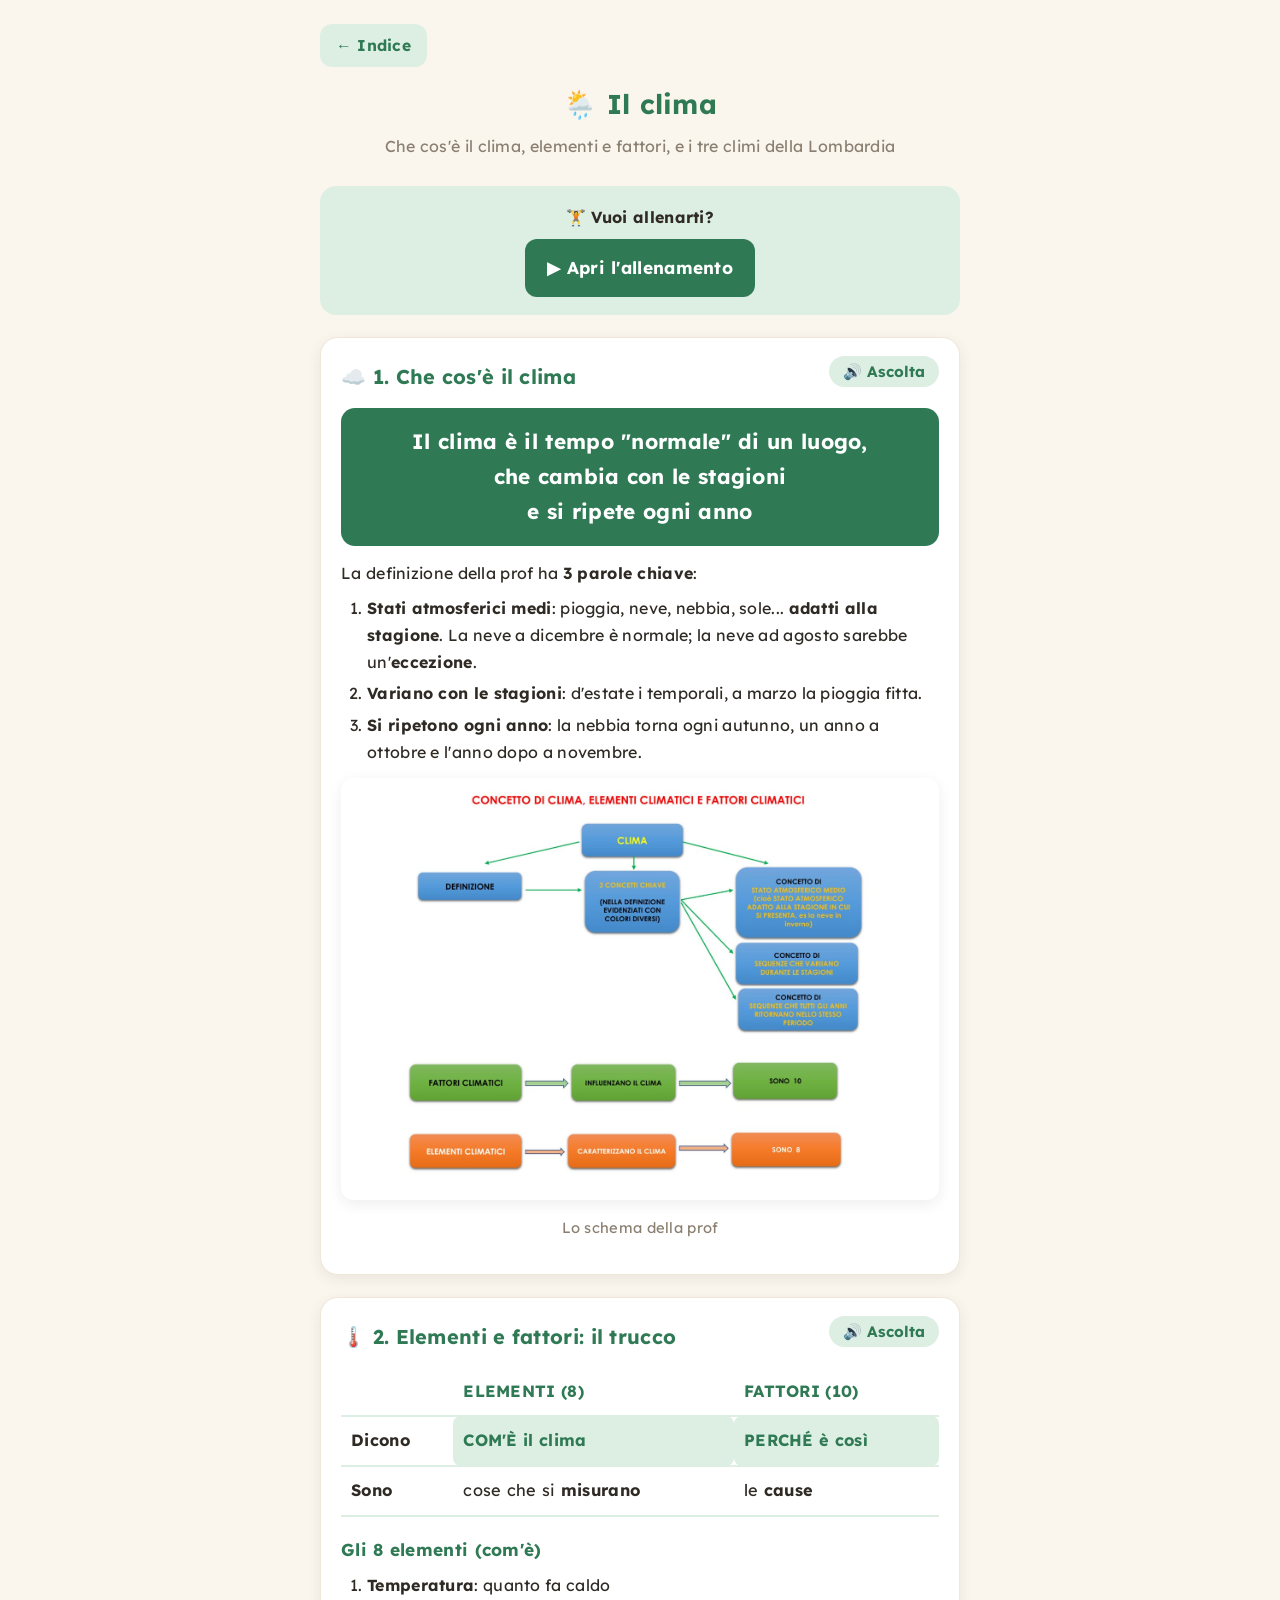
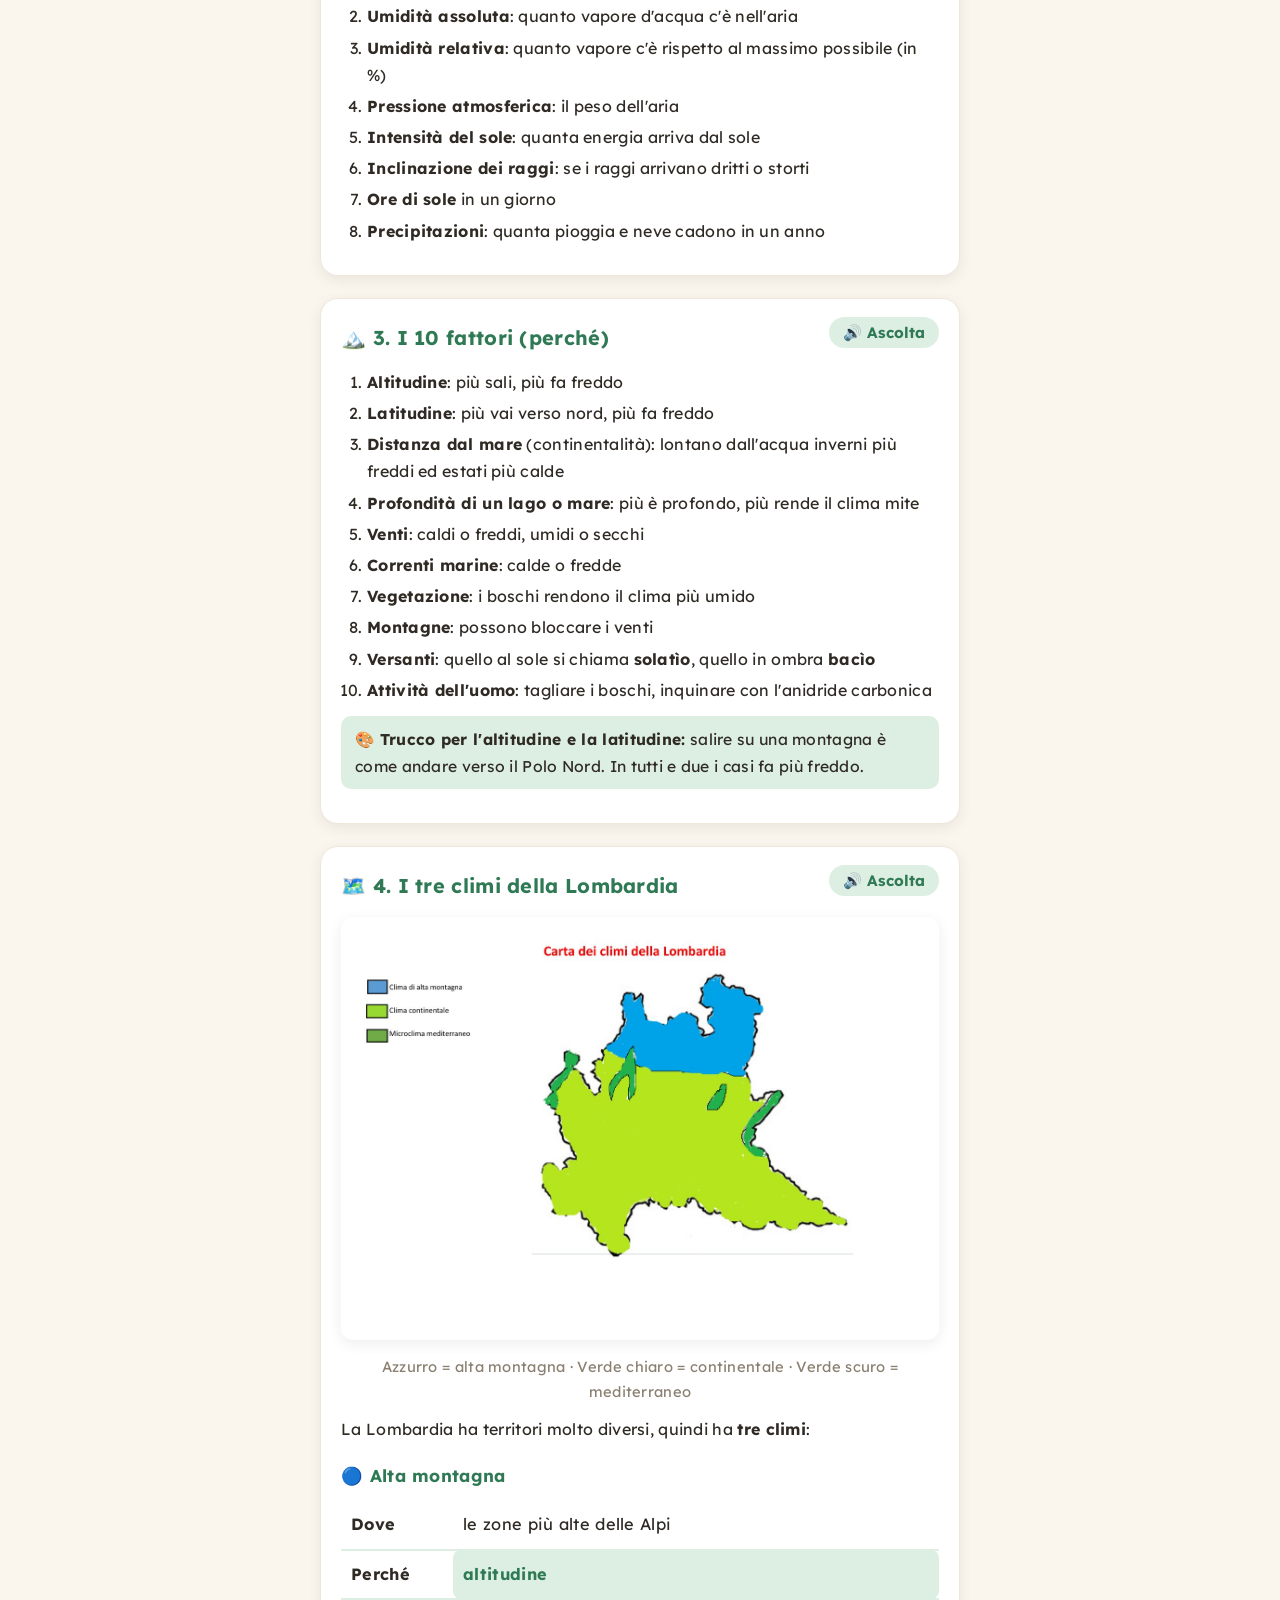
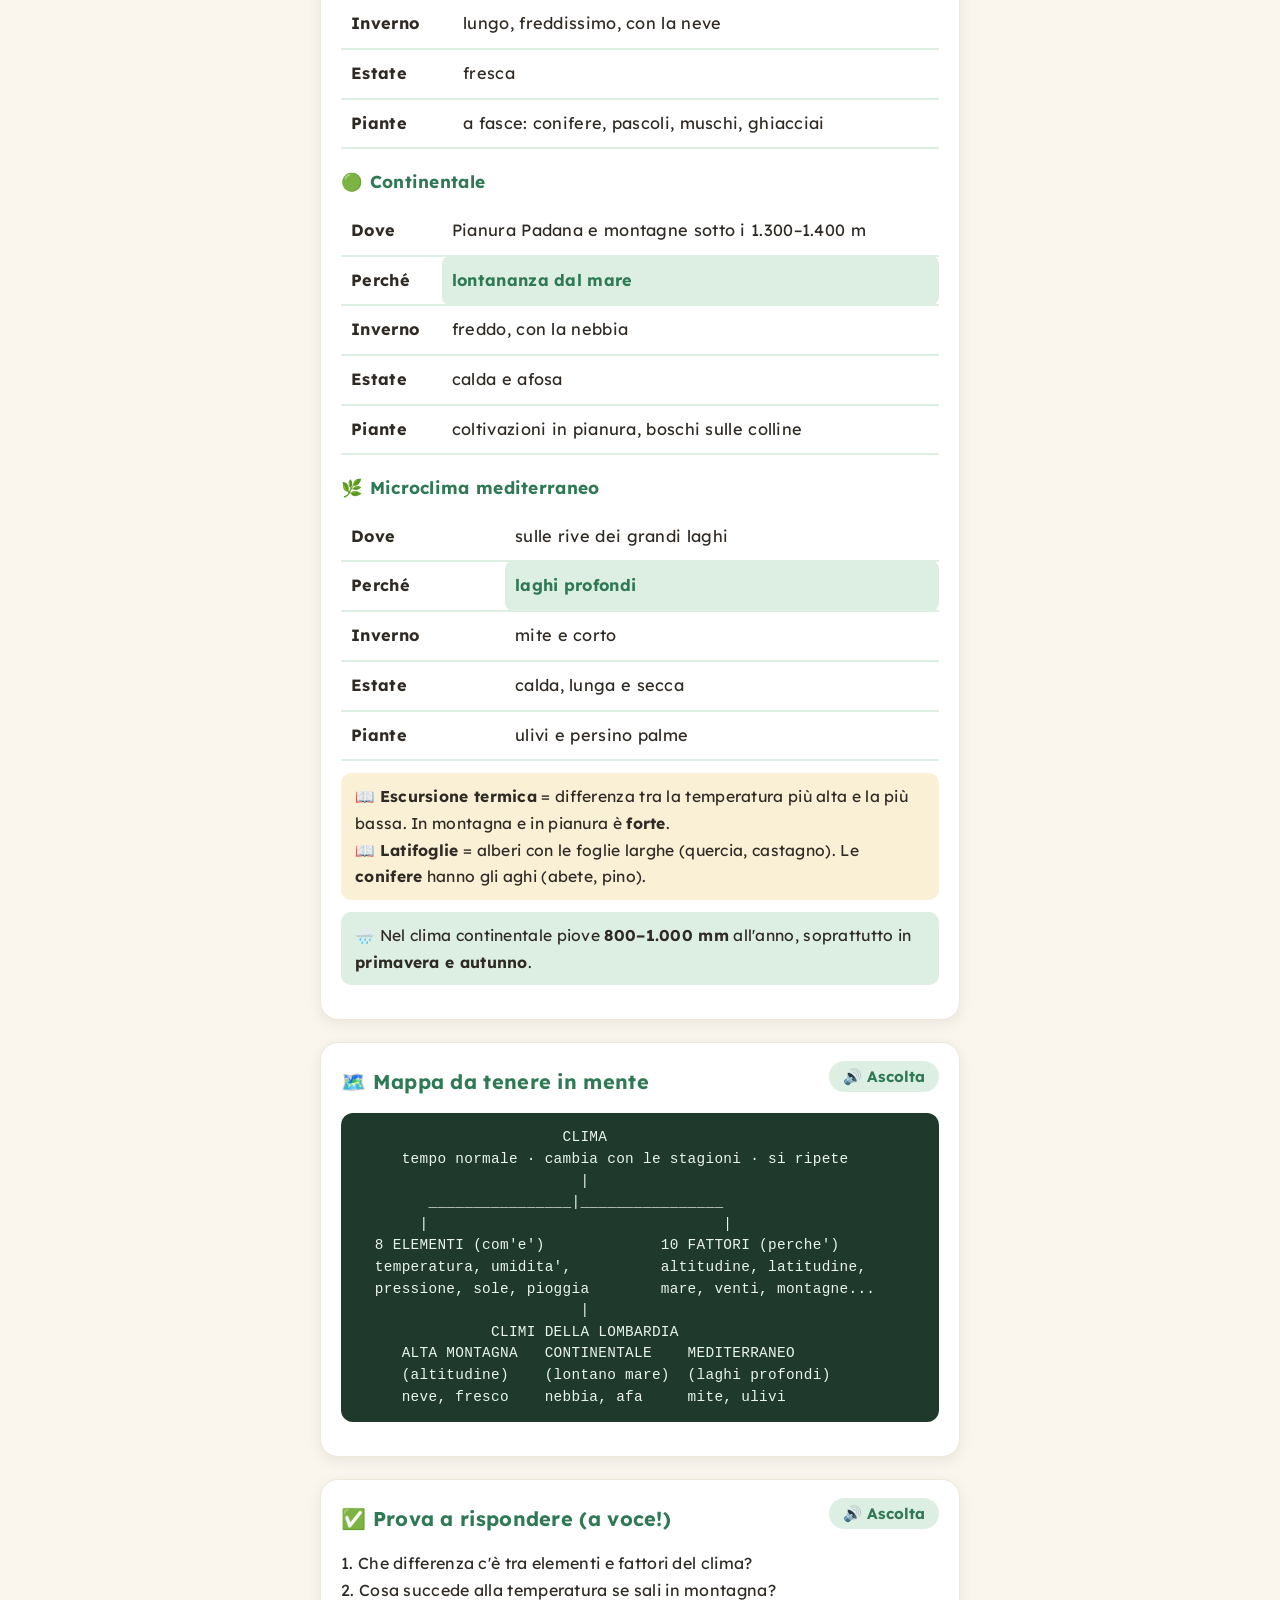
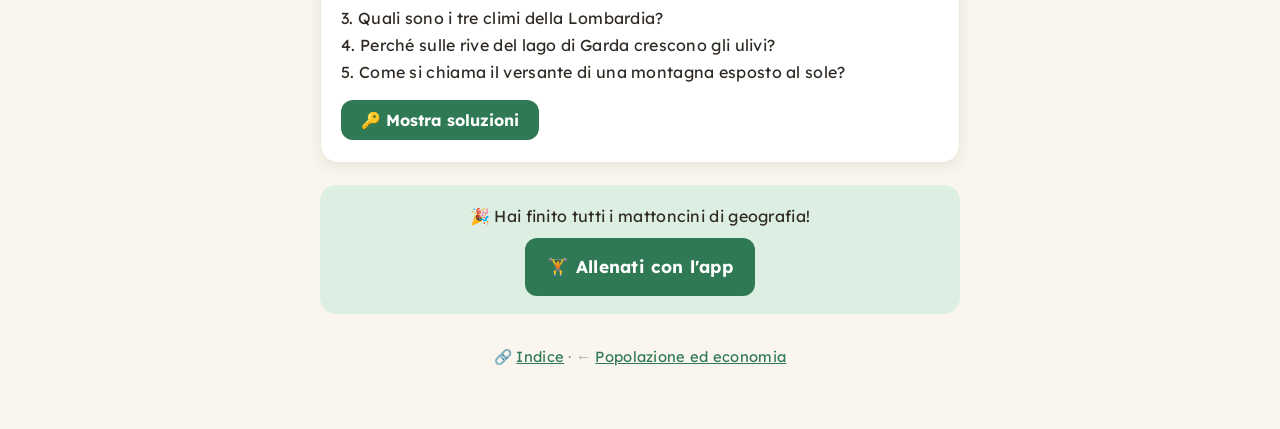
==== clima.html @ 4c2436dd "Geografia di Irene: 4 mattoncini (territorio, storia, popolazione ed economia, clima) Fatti sui PDF " ====
<!DOCTYPE html>
<html lang="it">
<head>
<meta charset="UTF-8">
<meta name="viewport" content="width=device-width, initial-scale=1.0">
<title>Geografia - Il clima</title>
<link rel="manifest" href="manifest.json">
<script src="alert.js"></script>
<meta name="theme-color" content="#FAF6EE">
<meta name="apple-mobile-web-app-capable" content="yes">
<meta name="apple-mobile-web-app-title" content="Geografia di Irene">
<link rel="apple-touch-icon" href="icon-180.png">
<link rel="preconnect" href="https://fonts.googleapis.com">
<link rel="preconnect" href="https://fonts.gstatic.com" crossorigin>
<link href="https://fonts.googleapis.com/css2?family=Lexend:wght@400;500;600;700&display=swap" rel="stylesheet">
<link rel="stylesheet" href="style.css">
</head>
<body>
<div class="wrap">
  <a class="backbtn" href="index.html">← Indice</a>
  <h1>🌦️ Il clima</h1>
  <p class="sub">Che cos'è il clima, elementi e fattori, e i tre climi della Lombardia</p>

  <div class="allena">
    🏋️ <b>Vuoi allenarti?</b><br>
    <a href="clima-allenamento.html">▶ Apri l'allenamento</a>
  </div>

  <div class="card">
    <h2>☁️ 1. Che cos'è il clima</h2>
    <div class="formula">Il clima è il tempo "normale" di un luogo,<br>che cambia con le stagioni<br>e si ripete ogni anno</div>
    <p>La definizione della prof ha <b>3 parole chiave</b>:</p>
    <ol>
      <li><b>Stati atmosferici medi</b>: pioggia, neve, nebbia, sole... <b>adatti alla stagione</b>. La neve a dicembre è normale; la neve ad agosto sarebbe un'<b>eccezione</b>.</li>
      <li><b>Variano con le stagioni</b>: d'estate i temporali, a marzo la pioggia fitta.</li>
      <li><b>Si ripetono ogni anno</b>: la nebbia torna ogni autunno, un anno a ottobre e l'anno dopo a novembre.</li>
    </ol>
    <figure class="fig"><img src="img/clima-schema.jpg" alt="Schema della prof: clima, elementi e fattori" loading="lazy"><figcaption>Lo schema della prof</figcaption></figure>
  </div>

  <div class="card">
    <h2>🌡️ 2. Elementi e fattori: il trucco</h2>
    <table>
      <tr><th></th><th>ELEMENTI (8)</th><th>FATTORI (10)</th></tr>
      <tr><td><b>Dicono</b></td><td class="hl">COM'È il clima</td><td class="hl">PERCHÉ è così</td></tr>
      <tr><td><b>Sono</b></td><td>cose che si <b>misurano</b></td><td>le <b>cause</b></td></tr>
    </table>
    <h3>Gli 8 elementi (com'è)</h3>
    <ol>
      <li><b>Temperatura</b>: quanto fa caldo</li>
      <li><b>Umidità assoluta</b>: quanto vapore d'acqua c'è nell'aria</li>
      <li><b>Umidità relativa</b>: quanto vapore c'è rispetto al massimo possibile (in %)</li>
      <li><b>Pressione atmosferica</b>: il peso dell'aria</li>
      <li><b>Intensità del sole</b>: quanta energia arriva dal sole</li>
      <li><b>Inclinazione dei raggi</b>: se i raggi arrivano dritti o storti</li>
      <li><b>Ore di sole</b> in un giorno</li>
      <li><b>Precipitazioni</b>: quanta pioggia e neve cadono in un anno</li>
    </ol>
  </div>

  <div class="card">
    <h2>🏔️ 3. I 10 fattori (perché)</h2>
    <ol>
      <li><b>Altitudine</b>: più sali, più fa freddo</li>
      <li><b>Latitudine</b>: più vai verso nord, più fa freddo</li>
      <li><b>Distanza dal mare</b> (continentalità): lontano dall'acqua inverni più freddi ed estati più calde</li>
      <li><b>Profondità di un lago o mare</b>: più è profondo, più rende il clima mite</li>
      <li><b>Venti</b>: caldi o freddi, umidi o secchi</li>
      <li><b>Correnti marine</b>: calde o fredde</li>
      <li><b>Vegetazione</b>: i boschi rendono il clima più umido</li>
      <li><b>Montagne</b>: possono bloccare i venti</li>
      <li><b>Versanti</b>: quello al sole si chiama <b>solatìo</b>, quello in ombra <b>bacìo</b></li>
      <li><b>Attività dell'uomo</b>: tagliare i boschi, inquinare con l'anidride carbonica</li>
    </ol>
    <div class="tip">🎨 <b>Trucco per l'altitudine e la latitudine:</b> salire su una montagna è come andare verso il Polo Nord. In tutti e due i casi fa più freddo.</div>
  </div>

  <div class="card">
    <h2>🗺️ 4. I tre climi della Lombardia</h2>
    <figure class="fig"><img src="img/clima-carta.jpg" alt="Carta dei climi della Lombardia" loading="lazy"><figcaption>Azzurro = alta montagna · Verde chiaro = continentale · Verde scuro = mediterraneo</figcaption></figure>
    <p>La Lombardia ha territori molto diversi, quindi ha <b>tre climi</b>:</p>
    <h3>🔵 Alta montagna</h3>
    <table>
      <tr><td><b>Dove</b></td><td>le zone più alte delle Alpi</td></tr>
      <tr><td><b>Perché</b></td><td class="hl">altitudine</td></tr>
      <tr><td><b>Inverno</b></td><td>lungo, freddissimo, con la neve</td></tr>
      <tr><td><b>Estate</b></td><td>fresca</td></tr>
      <tr><td><b>Piante</b></td><td>a fasce: conifere, pascoli, muschi, ghiacciai</td></tr>
    </table>
    <h3>🟢 Continentale</h3>
    <table>
      <tr><td><b>Dove</b></td><td>Pianura Padana e montagne sotto i 1.300–1.400 m</td></tr>
      <tr><td><b>Perché</b></td><td class="hl">lontananza dal mare</td></tr>
      <tr><td><b>Inverno</b></td><td>freddo, con la nebbia</td></tr>
      <tr><td><b>Estate</b></td><td>calda e afosa</td></tr>
      <tr><td><b>Piante</b></td><td>coltivazioni in pianura, boschi sulle colline</td></tr>
    </table>
    <h3>🌿 Microclima mediterraneo</h3>
    <table>
      <tr><td><b>Dove</b></td><td>sulle rive dei grandi laghi</td></tr>
      <tr><td><b>Perché</b></td><td class="hl">laghi profondi</td></tr>
      <tr><td><b>Inverno</b></td><td>mite e corto</td></tr>
      <tr><td><b>Estate</b></td><td>calda, lunga e secca</td></tr>
      <tr><td><b>Piante</b></td><td>ulivi e persino palme</td></tr>
    </table>
    <div class="parola">📖 <b>Escursione termica</b> = differenza tra la temperatura più alta e la più bassa. In montagna e in pianura è <b>forte</b>.<br>📖 <b>Latifoglie</b> = alberi con le foglie larghe (quercia, castagno). Le <b>conifere</b> hanno gli aghi (abete, pino).</div>
    <div class="tip">🌧️ Nel clima continentale piove <b>800–1.000 mm</b> all'anno, soprattutto in <b>primavera e autunno</b>.</div>
  </div>

  <div class="card">
    <h2>🗺️ Mappa da tenere in mente</h2>
    <pre>                       CLIMA
     tempo normale · cambia con le stagioni · si ripete
                         |
        ________________|________________
       |                                 |
  8 ELEMENTI (com'e')             10 FATTORI (perche')
  temperatura, umidita',          altitudine, latitudine,
  pressione, sole, pioggia        mare, venti, montagne...
                         |
               CLIMI DELLA LOMBARDIA
     ALTA MONTAGNA   CONTINENTALE    MEDITERRANEO
     (altitudine)    (lontano mare)  (laghi profondi)
     neve, fresco    nebbia, afa     mite, ulivi</pre>
  </div>

  <div class="card">
    <h2>✅ Prova a rispondere (a voce!)</h2>
    <p>1. Che differenza c'è tra elementi e fattori del clima?<br>
       2. Cosa succede alla temperatura se sali in montagna?<br>
       3. Quali sono i tre climi della Lombardia?<br>
       4. Perché sulle rive del lago di Garda crescono gli ulivi?<br>
       5. Come si chiama il versante di una montagna esposto al sole?</p>
    <button class="solbtn" onclick="toggleSol('sol1', this)">🔑 Mostra soluzioni</button>
    <div class="sol" id="sol1">
      <div class="tip-green">1. gli <b>elementi</b> dicono com'è il clima, i <b>fattori</b> perché è così · 2. <b>diminuisce</b>, fa più freddo · 3. <b>alta montagna, continentale, microclima mediterraneo</b> · 4. perché il lago è <b>profondo</b> e rende il clima <b>mite</b> · 5. <b>solatìo</b></div>
    </div>
  </div>

  <div class="allena">
    🎉 Hai finito tutti i mattoncini di geografia!<br>
    <a href="clima-allenamento.html">🏋️ Allenati con l'app</a>
  </div>

  <footer>🔗 <a href="index.html">Indice</a> · ← <a href="economia.html">Popolazione ed economia</a></footer>
</div>
<script src="app.js"></script>
<script>
  if ('serviceWorker' in navigator) { navigator.serviceWorker.register('./service-worker.js'); }
</script>
</body>
</html>
---- style.css ----
/* ===== Geografia di Irene - foglio di stile condiviso (tema verde bosco) ===== */
:root{
  --bg:#FAF6EE;
  --card:#FFFFFF;
  --ink:#2F2A24;
  --accent:#2F7A55;       /* verde bosco */
  --accent-soft:#DDEFE3;
  --green:#3E8E5A; --green-soft:#E2F0E6;
  --red:#C2492F;   --red-soft:#F6E1DB;
  --blue:#3B6EA5;  --blue-soft:#E2ECF5;
  --giallo:#E0A82E; --giallo-soft:#FAF0D6;
  --ombra:rgba(43,43,43,0.08);
}
*{box-sizing:border-box;}
body{
  margin:0;
  font-family:"Lexend","Trebuchet MS",Verdana,sans-serif;
  background:var(--bg);
  color:var(--ink);
  line-height:1.7;
  letter-spacing:0.3px;
  padding:24px 14px 60px;
}
.wrap{max-width:640px;margin:0 auto;}

.backbtn{display:inline-block;background:var(--accent-soft);color:var(--accent);
  text-decoration:none;border-radius:12px;padding:8px 16px;font-size:0.98rem;font-weight:bold;margin-bottom:14px;}

h1{color:var(--accent);font-size:1.7rem;text-align:center;margin:0 0 6px;}
.sub{text-align:center;color:#8a7f70;margin:0 0 26px;font-size:1rem;}

.card{
  background:var(--card);border-radius:18px;padding:22px 20px;
  margin-bottom:22px;box-shadow:0 4px 14px var(--ombra);
  border:1px solid #efe7da;
}
.card h2{margin:0 0 14px;font-size:1.25rem;color:var(--accent);}
.card h3{margin:18px 0 8px;font-size:1.08rem;color:var(--accent);}
.card p{margin:8px 0;}

table{width:100%;border-collapse:collapse;margin:10px 0;}
td,th{padding:10px;text-align:left;border-bottom:2px solid var(--accent-soft);font-size:1.02rem;vertical-align:top;}
th{color:var(--accent);}
td.c,th.c{text-align:center;}
.hl{background:var(--accent-soft);border-radius:8px;font-weight:bold;color:var(--accent);}

/* riquadri colorati */
.tip{background:var(--accent-soft);border-radius:10px;padding:10px 14px;font-size:0.98rem;margin:12px 0;}
.tip-green{background:var(--green-soft);border-radius:10px;padding:10px 14px;font-size:0.98rem;margin:12px 0;color:#2f6b45;}
.warn{background:var(--red-soft);border-radius:10px;padding:10px 14px;font-size:0.98rem;margin:12px 0;color:#8f3320;}
.parola{background:var(--giallo-soft);border-radius:10px;padding:10px 14px;margin:12px 0;font-size:0.98rem;}

/* frase chiave in evidenza */
.formula{
  background:var(--accent);color:#fff;border-radius:14px;text-align:center;
  font-size:1.3rem;font-weight:bold;padding:16px;margin:14px 0;
}

pre{
  background:#1f3a2c;color:#eaf4ee;border-radius:12px;padding:14px 16px;
  overflow-x:auto;font-size:0.9rem;line-height:1.5;margin:12px 0;
}

ul,ol{margin:8px 0 8px 4px;padding-left:22px;}
li{margin:4px 0;}

/* esercizi + soluzioni a scomparsa */
.solbtn{
  display:inline-block;background:var(--accent);color:#fff;border:none;border-radius:12px;
  padding:10px 20px;font-size:1rem;font-weight:bold;cursor:pointer;font-family:inherit;margin-top:6px;
}
.sol{display:none;margin-top:12px;}
.sol.open{display:block;}

/* callout allenamento */
.allena{
  background:var(--accent-soft);border-radius:16px;padding:18px 20px;text-align:center;margin:8px 0 22px;
}
.allena a{
  display:inline-block;background:var(--accent);color:#fff;text-decoration:none;
  border-radius:12px;padding:14px 22px;font-size:1.08rem;font-weight:bold;margin-top:8px;
}

/* immagini e cartine */
.fig{margin:12px 0;text-align:center;}
.fig img{width:100%;height:auto;border-radius:12px;box-shadow:0 4px 14px var(--ombra);background:#fff;}
.fig figcaption{font-size:0.92rem;color:#8a7f70;margin-top:6px;}

/* tasto "Ascolta" (lettura a voce di un riquadro) */
.ascolta{float:right;margin:-4px 0 6px 10px;background:var(--accent-soft);color:var(--accent);border:none;
  border-radius:99px;padding:6px 14px;font-size:0.95rem;font-weight:bold;cursor:pointer;font-family:inherit;}
.ascolta.on{background:var(--accent);color:#fff;}

/* linea del tempo */
.tempo{border-left:4px solid var(--accent);margin:10px 0 10px 6px;padding-left:16px;}
.tempo .tappa{margin:0 0 20px;}
.tempo .quando{display:inline-block;background:var(--accent);color:#fff;border-radius:99px;padding:2px 12px;font-weight:bold;font-size:0.92rem;}
.tempo img{width:100%;border-radius:10px;margin-top:8px;box-shadow:0 3px 10px var(--ombra);}

footer{text-align:center;margin-top:30px;font-size:0.92rem;color:#9a9a9a;}
footer a{color:var(--accent);}
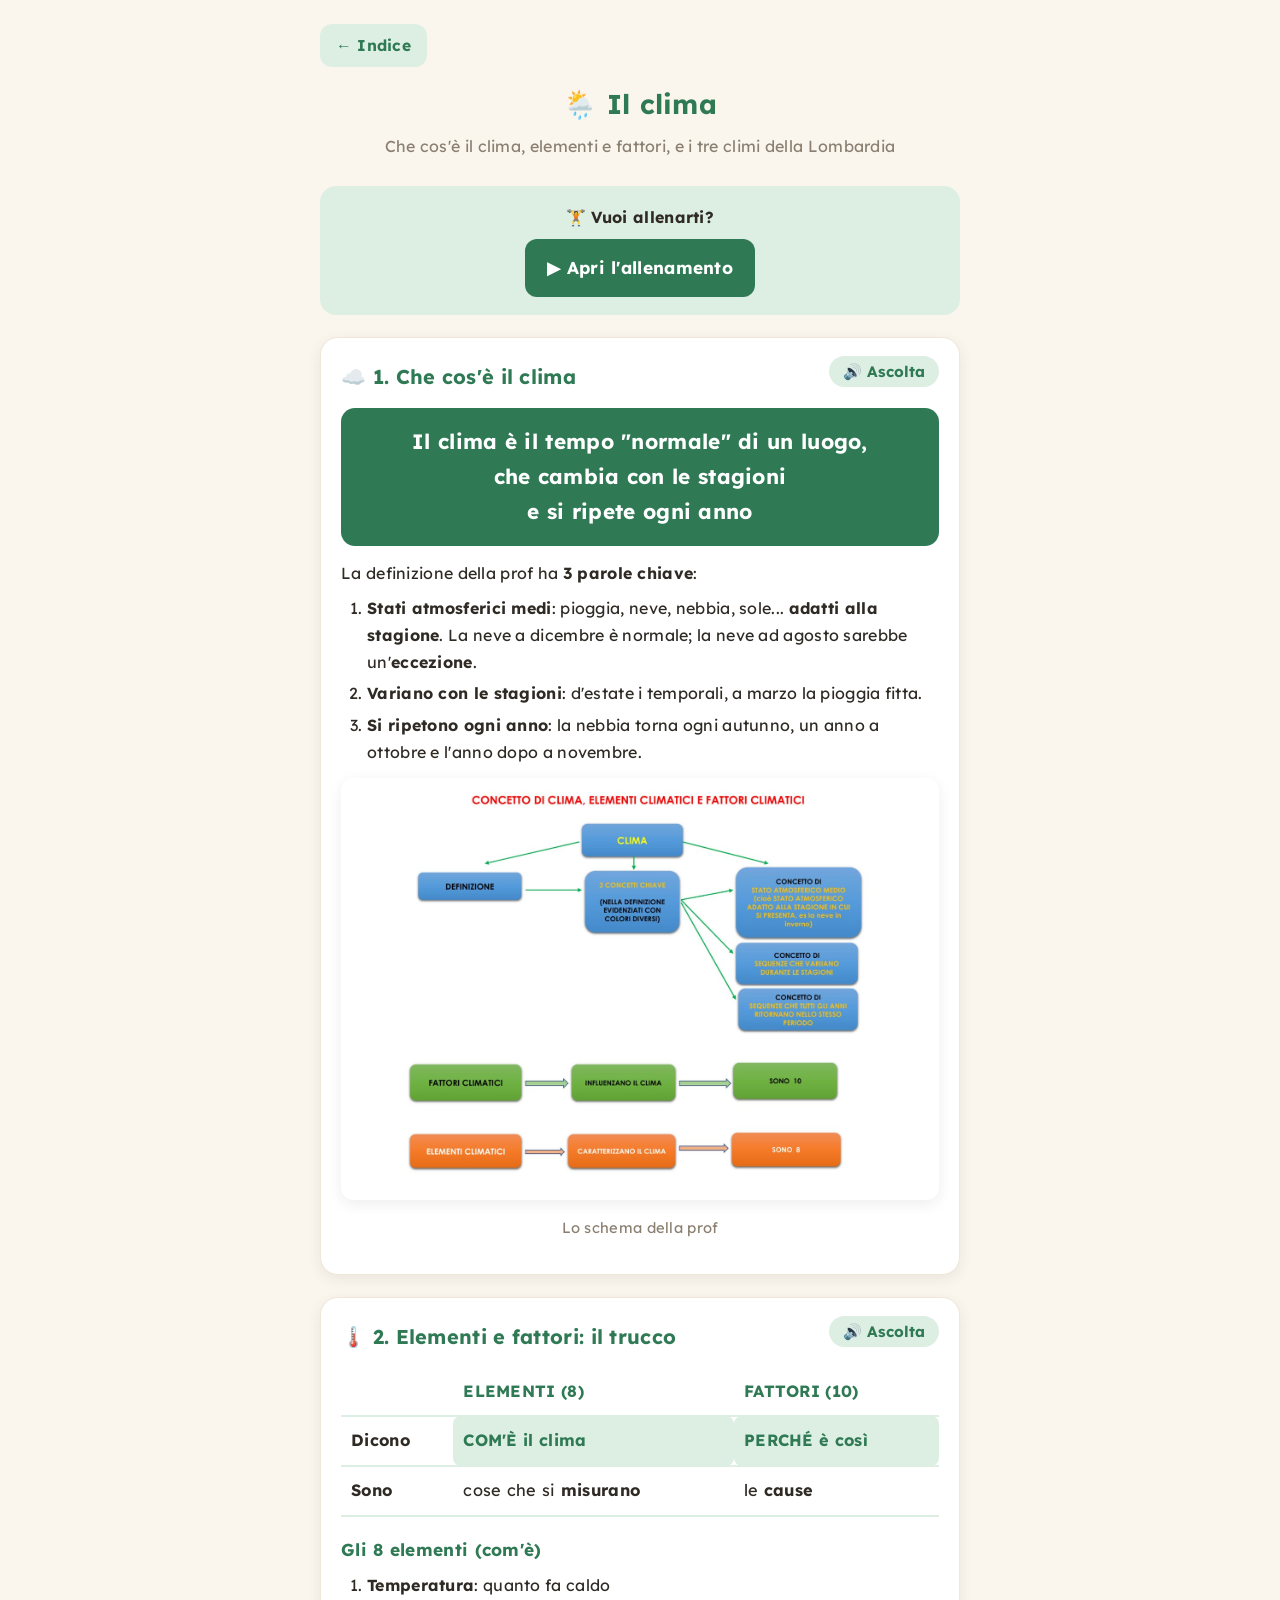
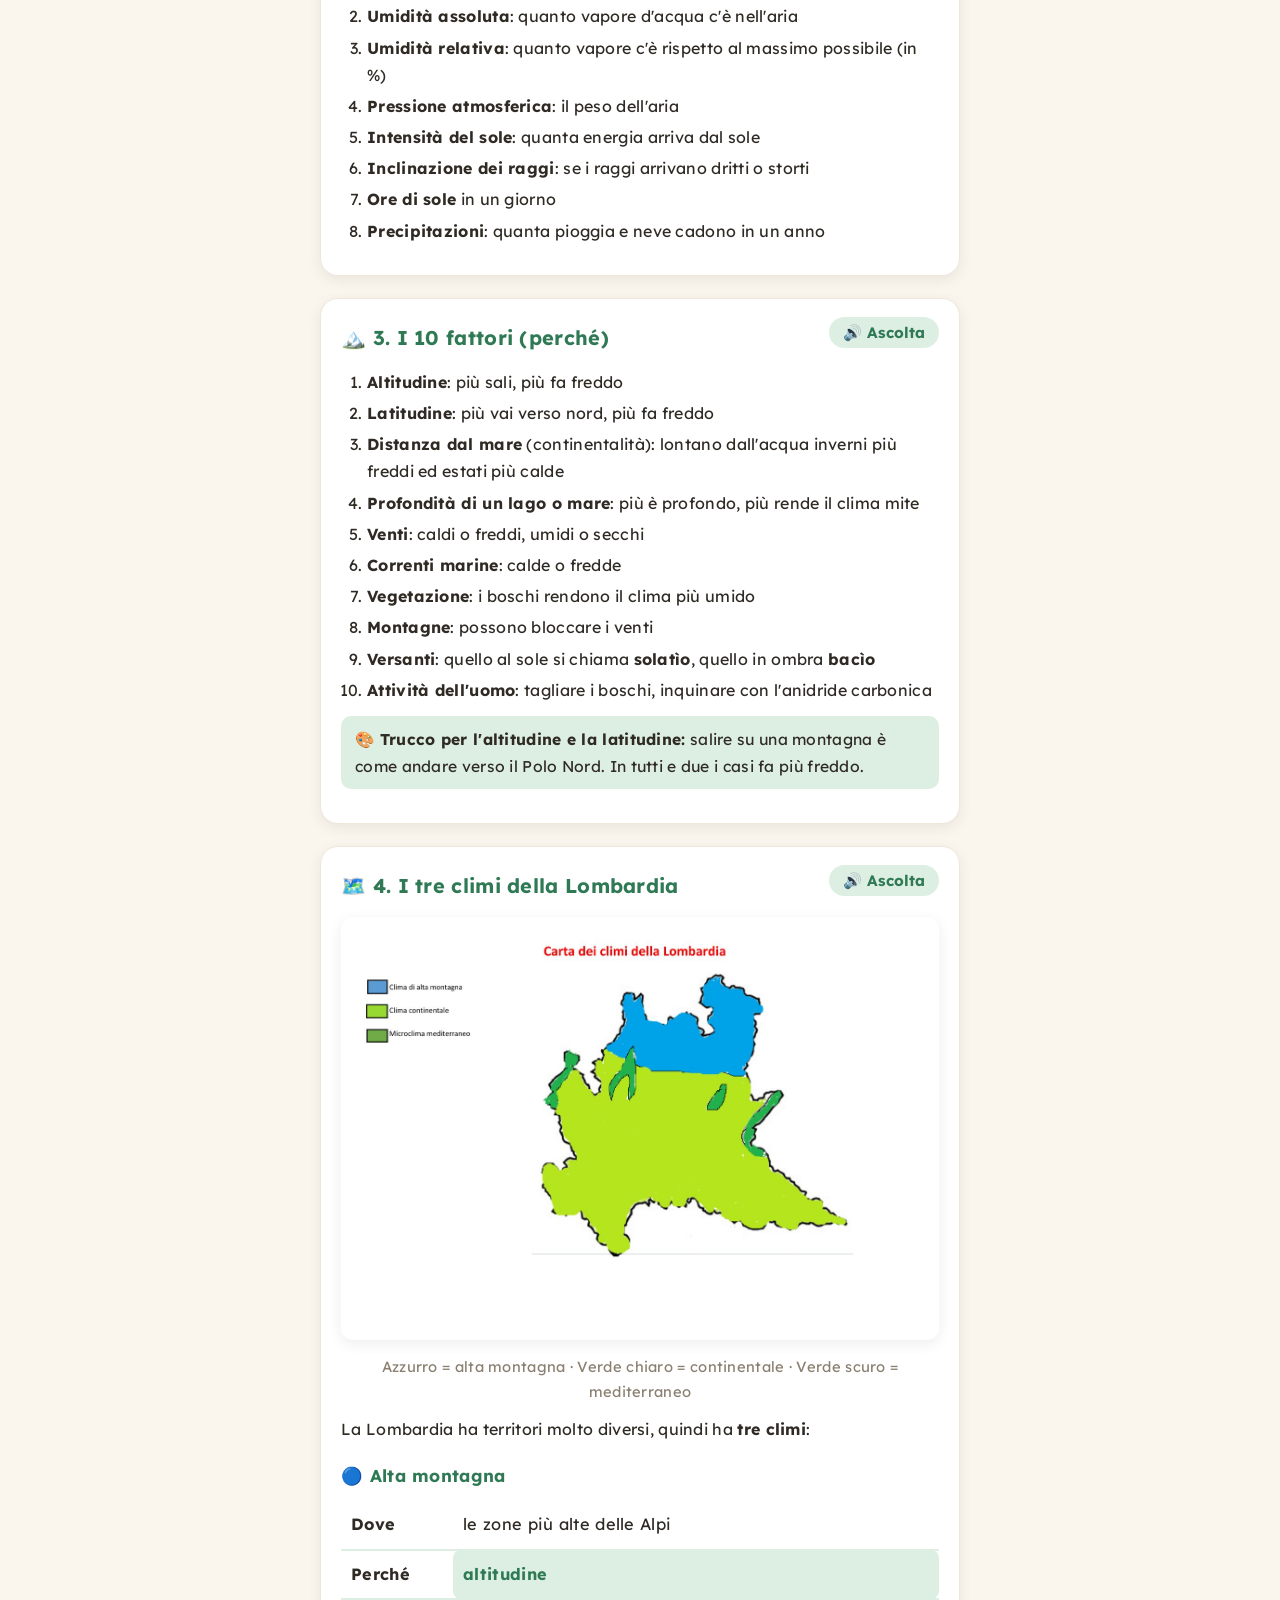
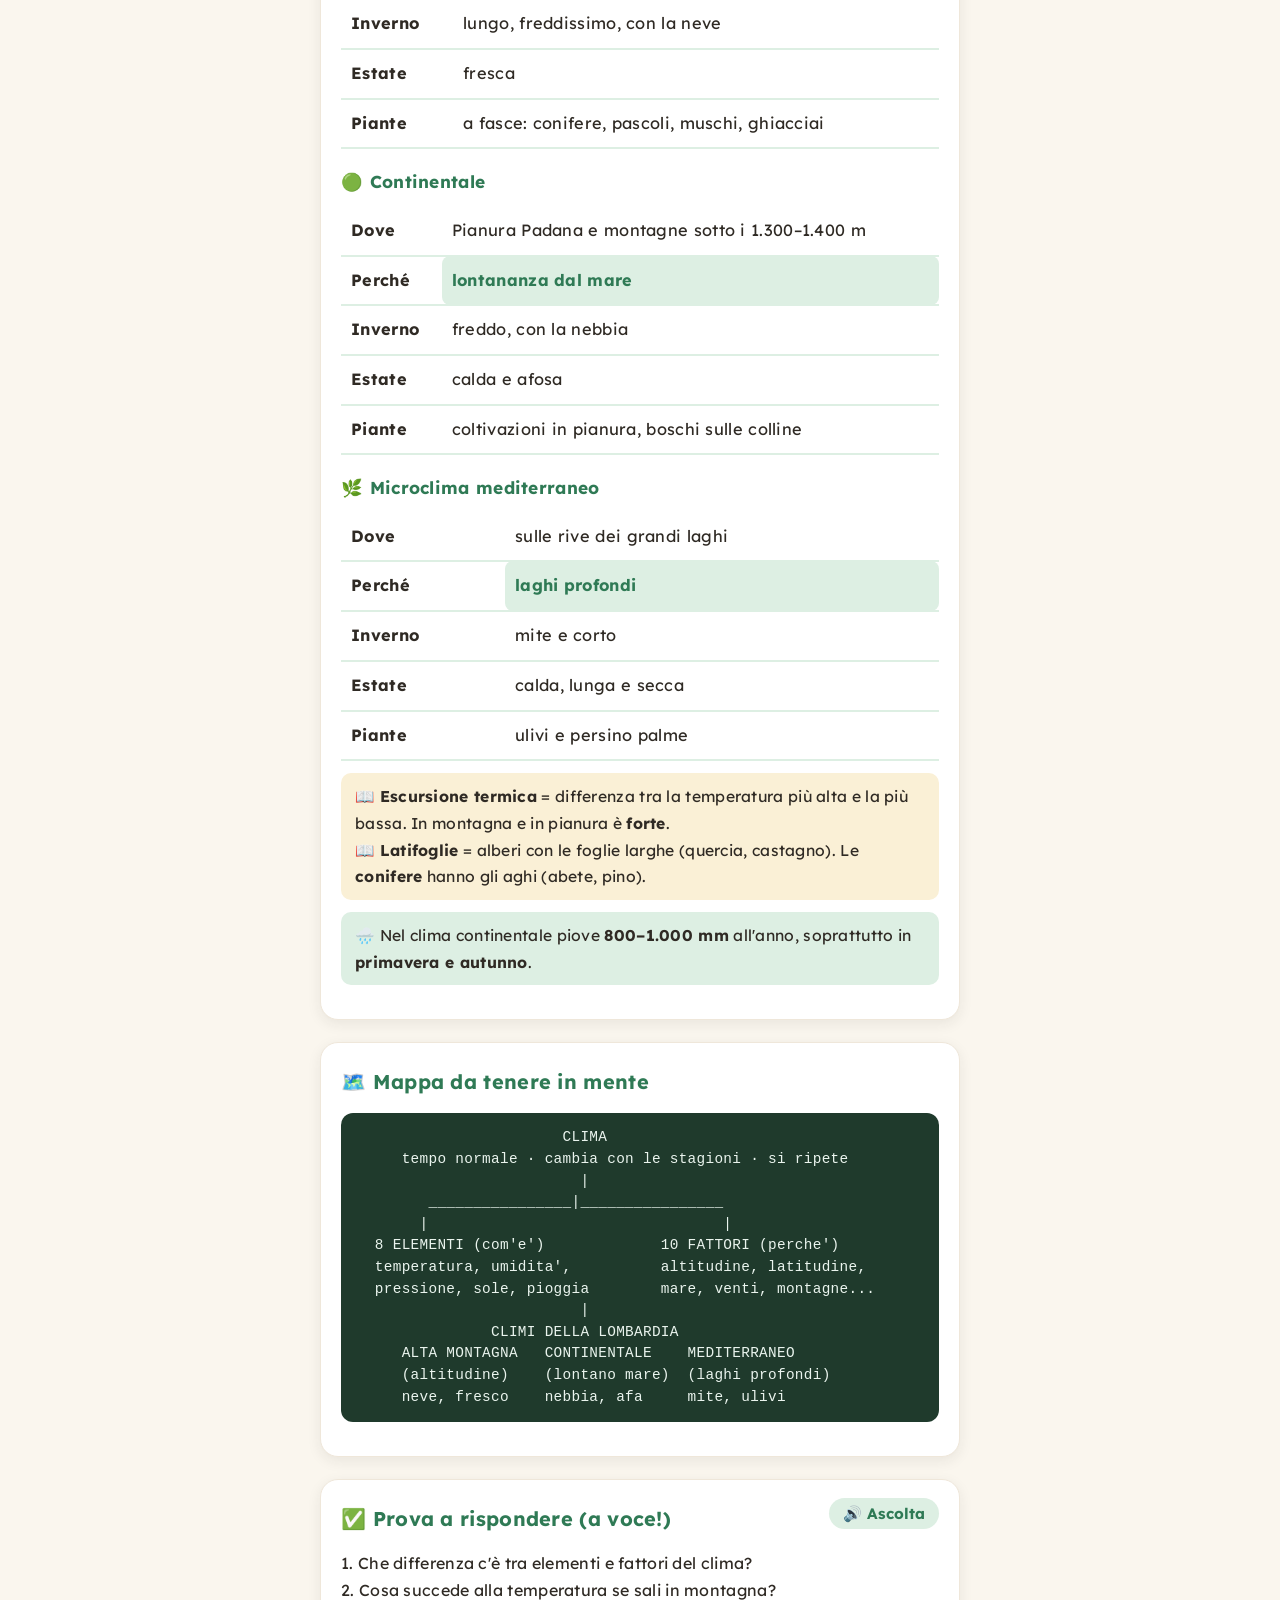
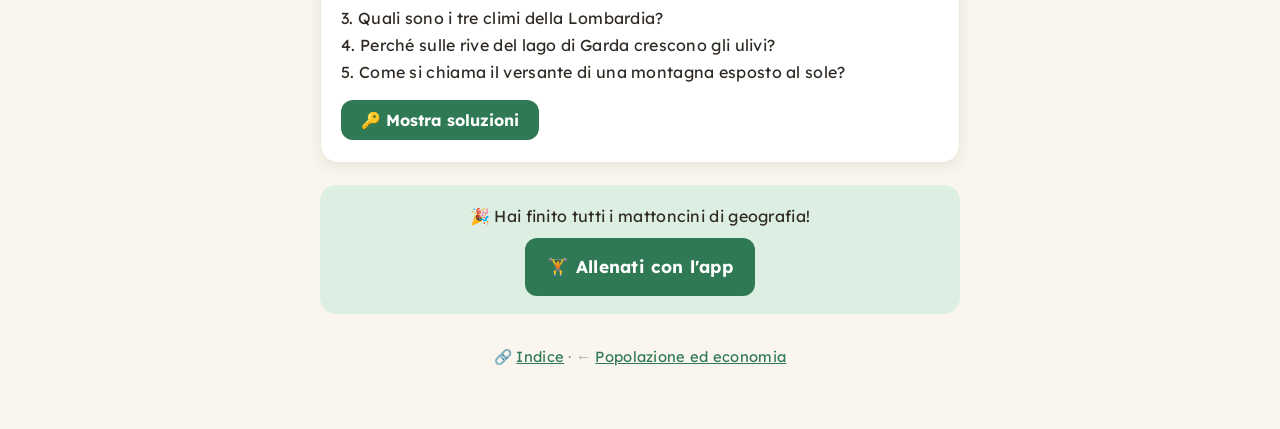
==== commit 6ef1059a: "Ascolta con voce naturale: registrazioni edge-tts (Isabella) al posto della sintesi del telefono + c" ====
--- a/clima.html
+++ b/clima.html
@@ -107,7 +107,7 @@
     <div class="tip">🌧️ Nel clima continentale piove <b>800–1.000 mm</b> all'anno, soprattutto in <b>primavera e autunno</b>.</div>
   </div>
 
-  <div class="card">
+  <div class="card" data-no-voce>
     <h2>🗺️ Mappa da tenere in mente</h2>
     <pre>                       CLIMA
      tempo normale · cambia con le stagioni · si ripete
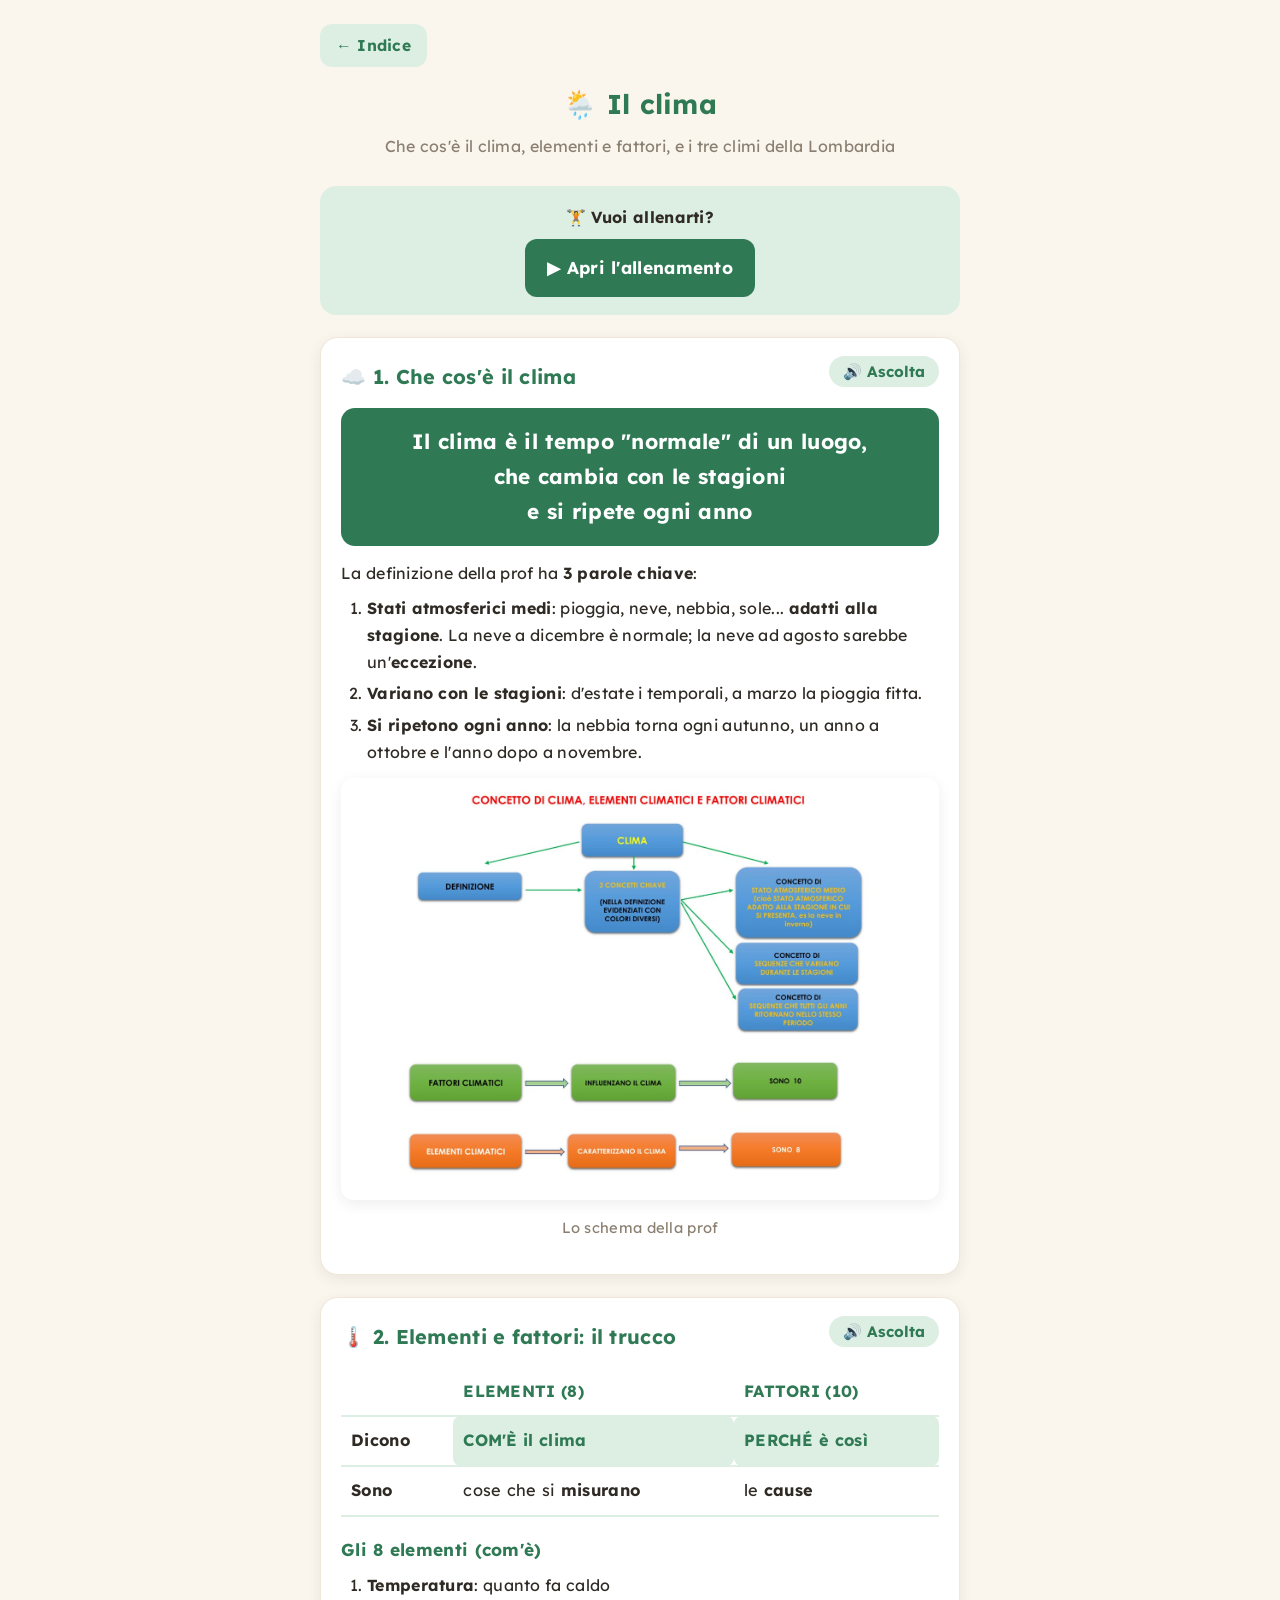
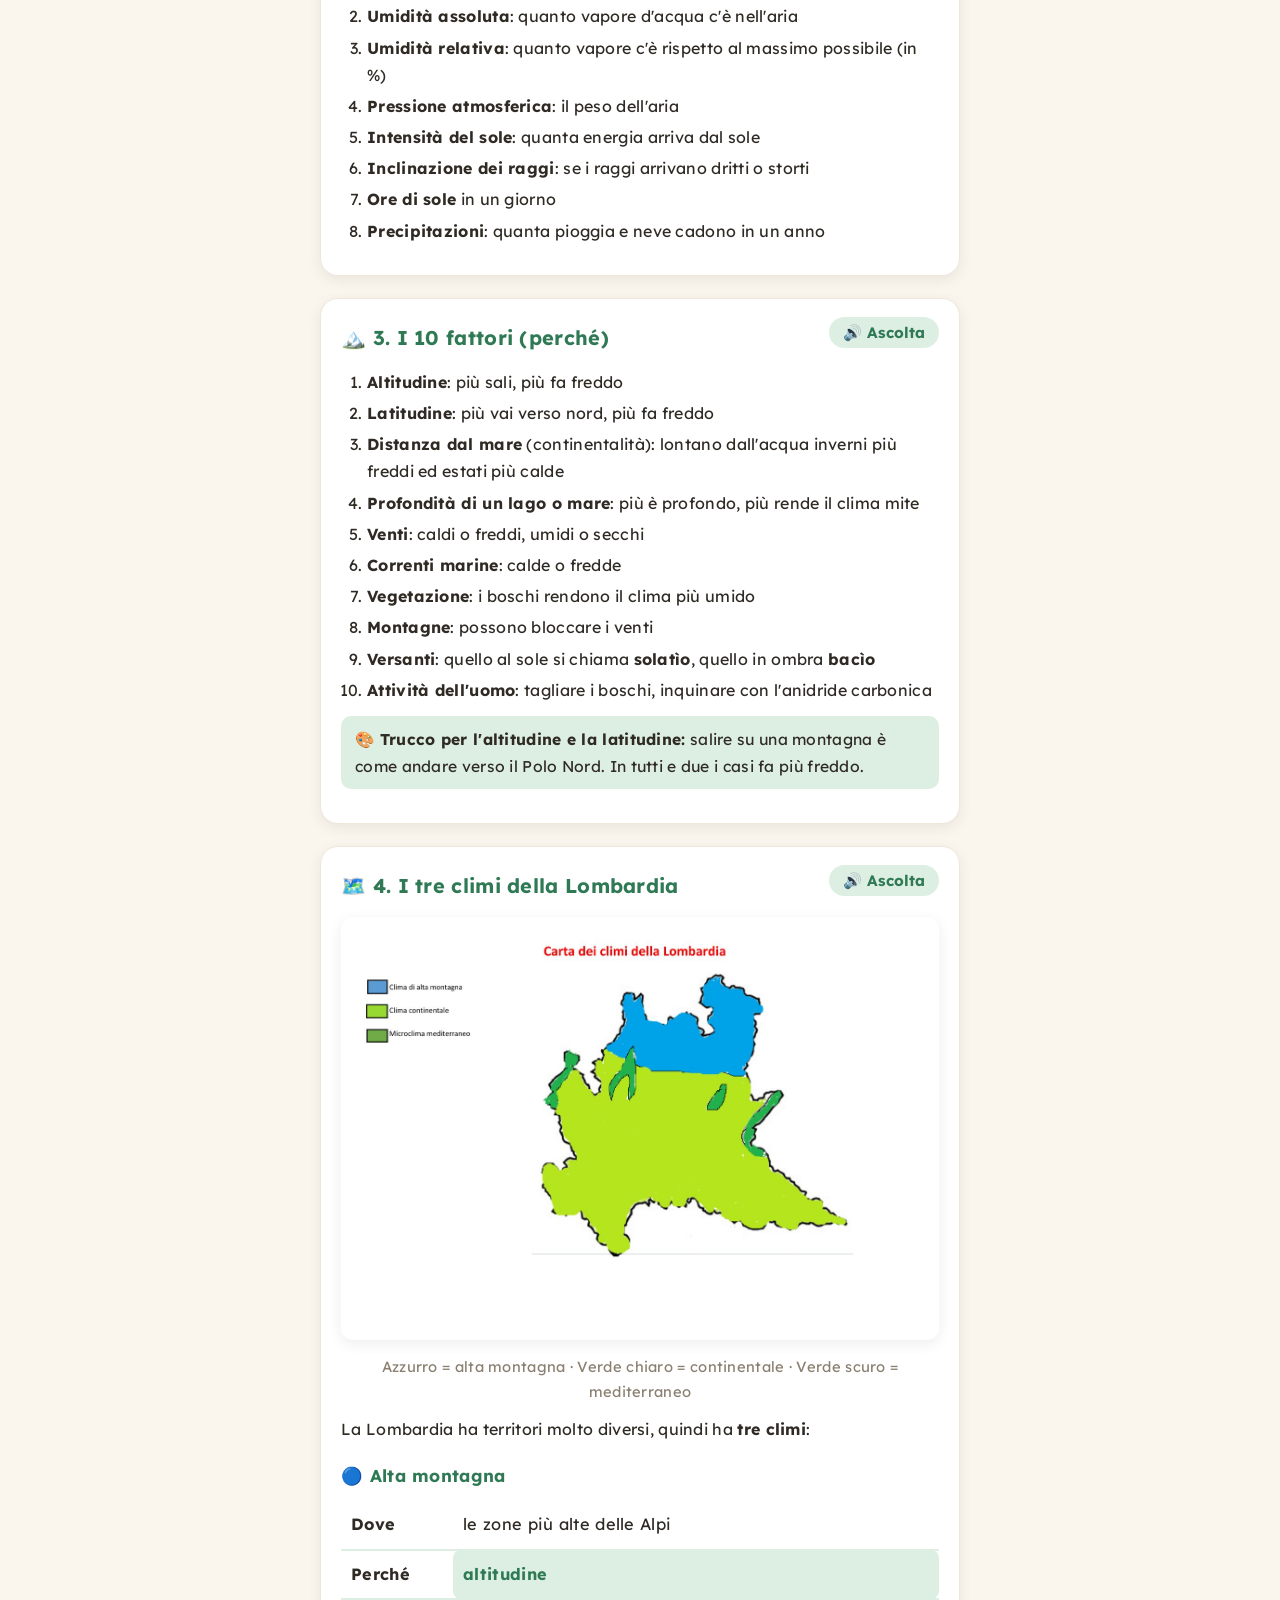
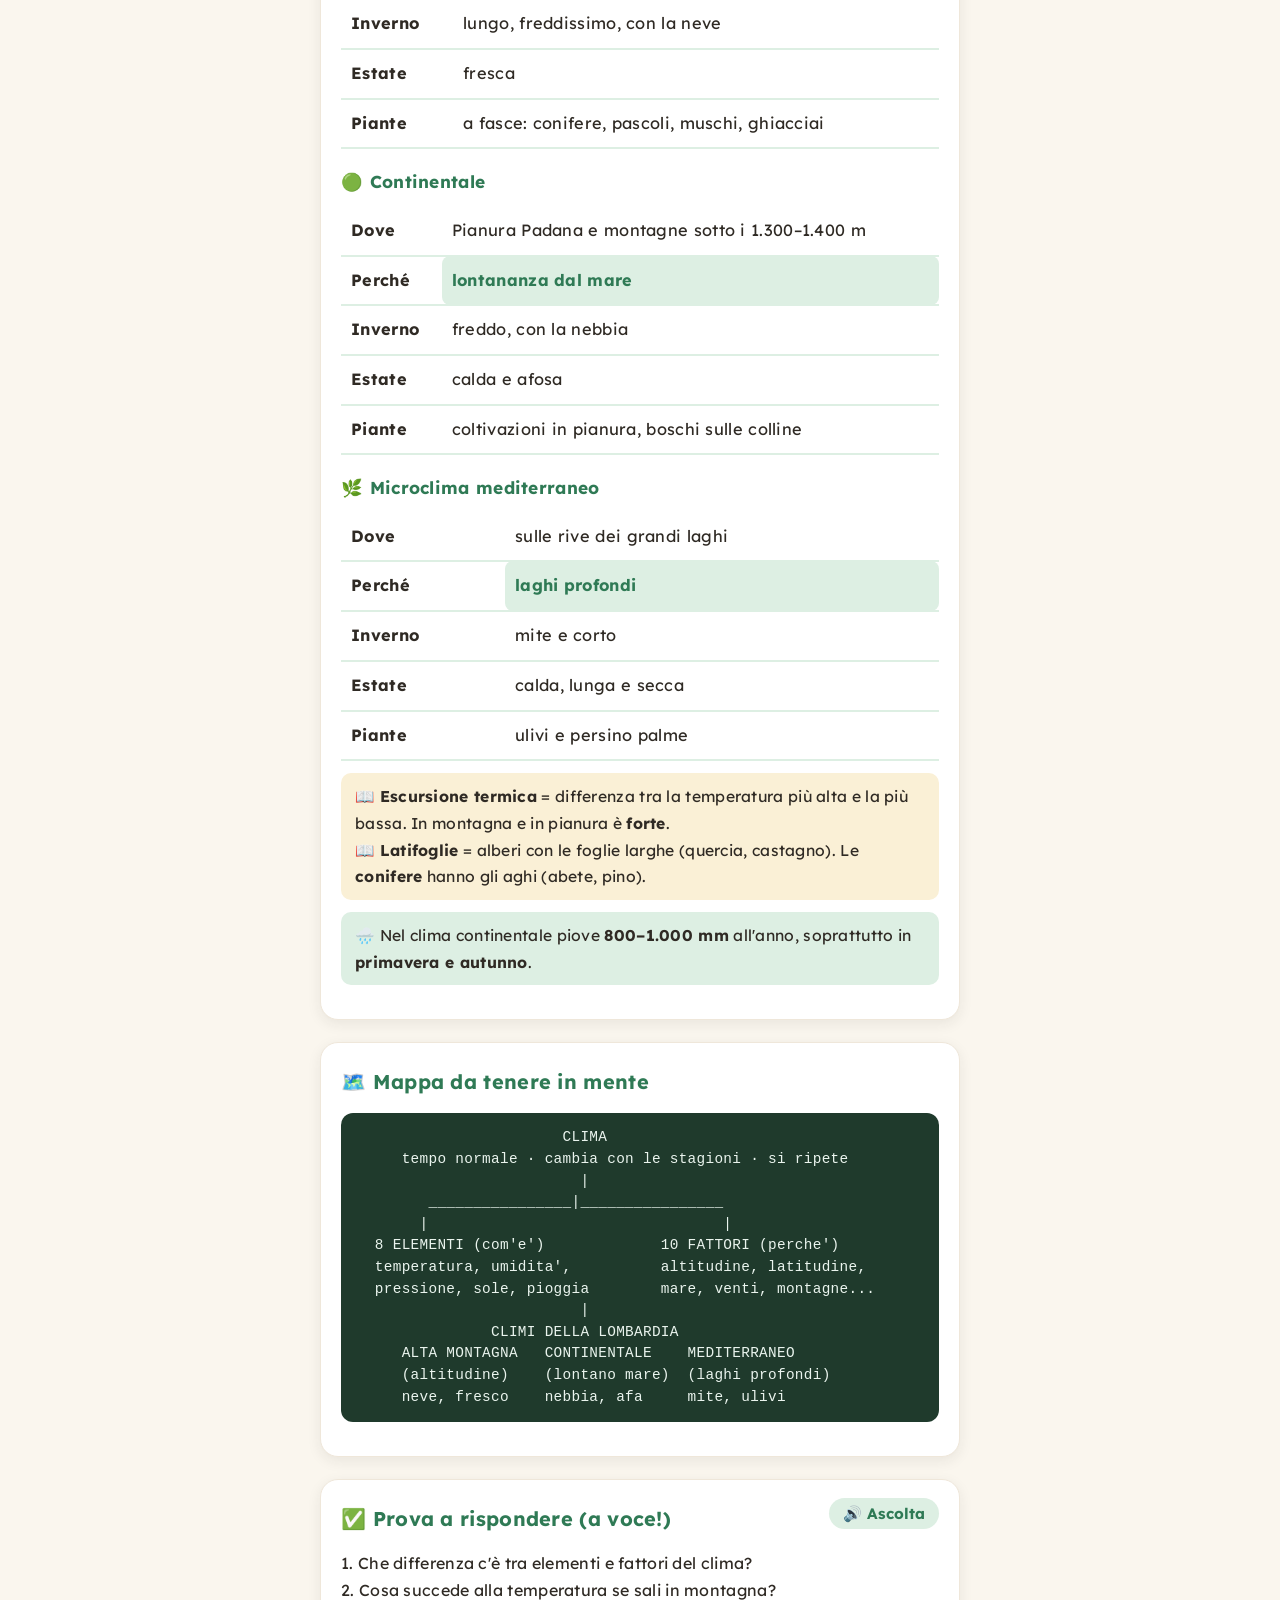
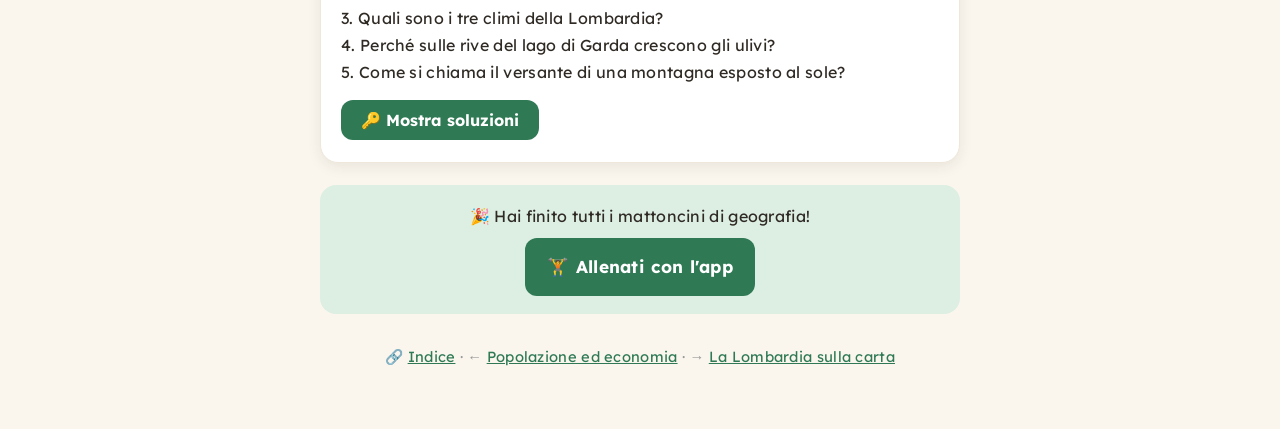
==== commit 15734383: "Mattoncino 5 "La Lombardia sulla carta" + audio + allenamento + cache v4 Dai due PDF nuovi della pro" ====
--- a/clima.html
+++ b/clima.html
@@ -142,7 +142,7 @@
     <a href="clima-allenamento.html">🏋️ Allenati con l'app</a>
   </div>
 
-  <footer>🔗 <a href="index.html">Indice</a> · ← <a href="economia.html">Popolazione ed economia</a></footer>
+  <footer>🔗 <a href="index.html">Indice</a> · ← <a href="economia.html">Popolazione ed economia</a> · → <a href="carta.html">La Lombardia sulla carta</a></footer>
 </div>
 <script src="app.js"></script>
 <script>
